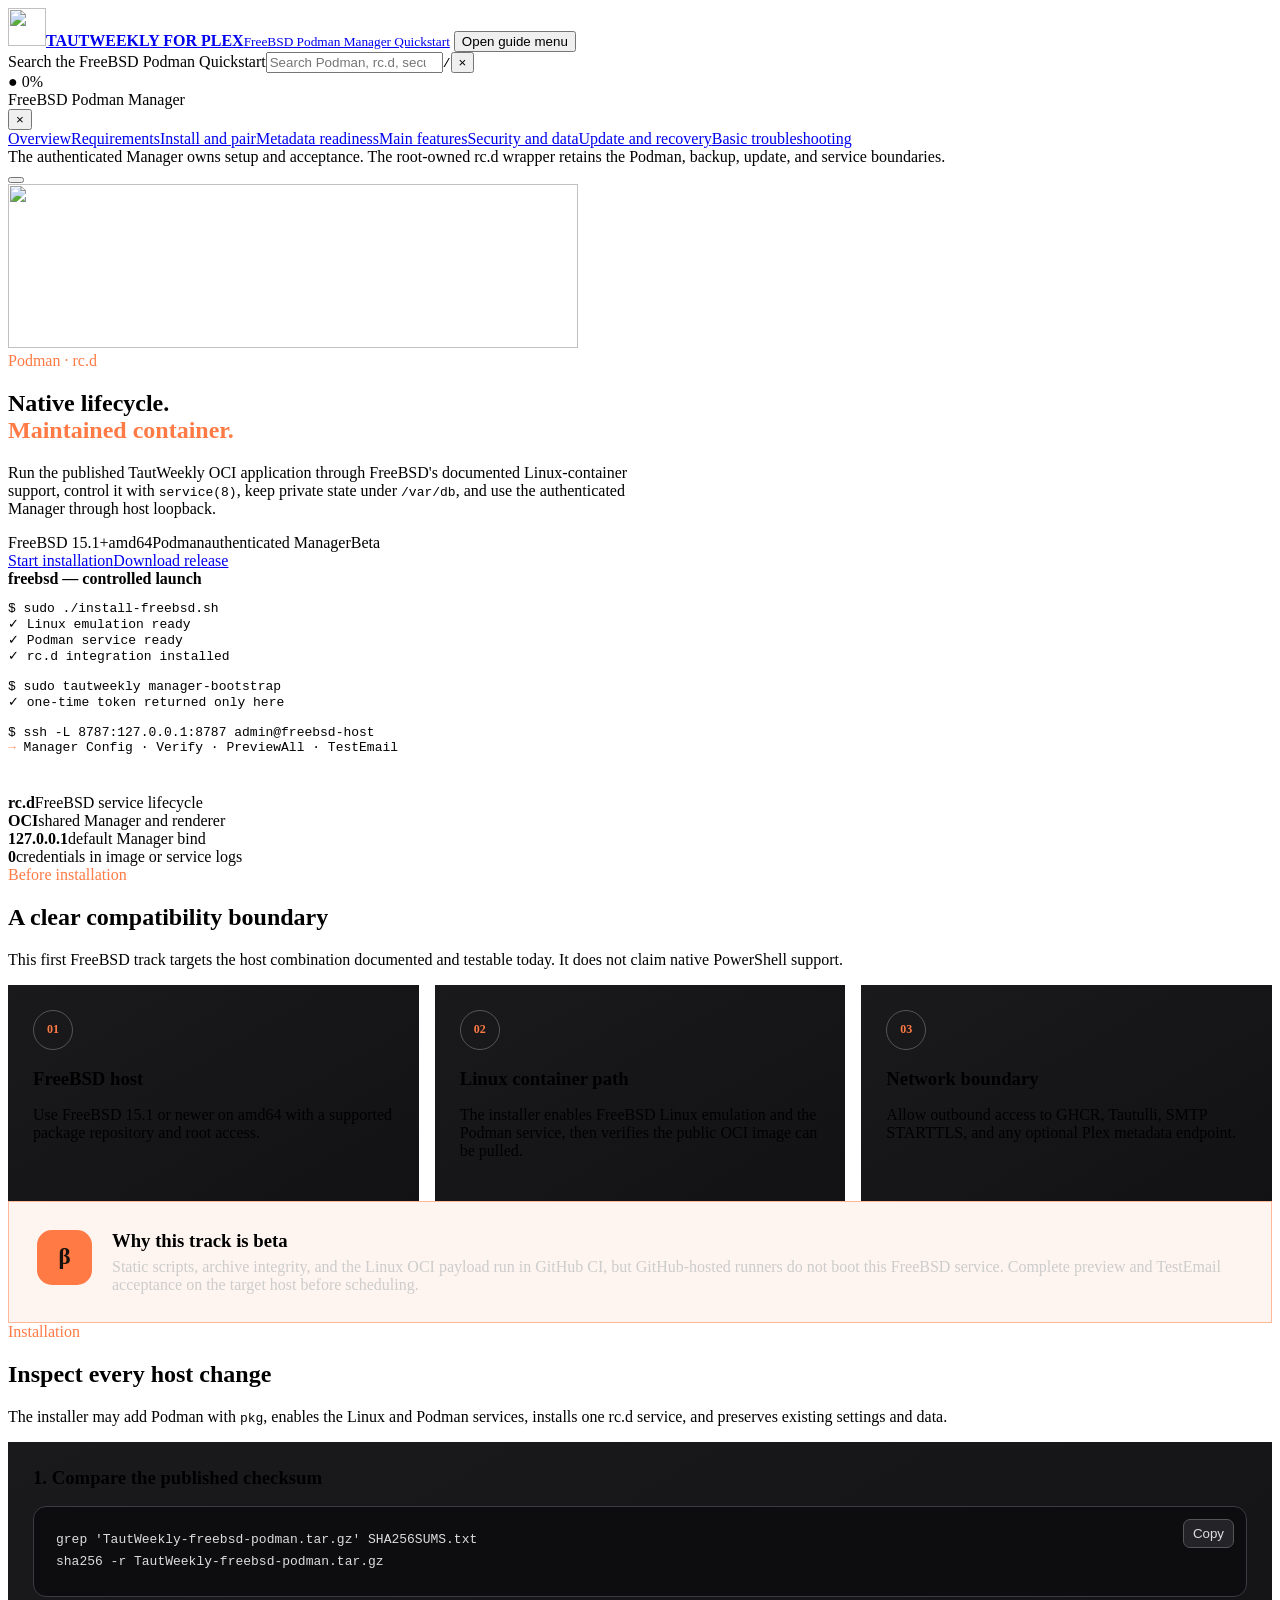
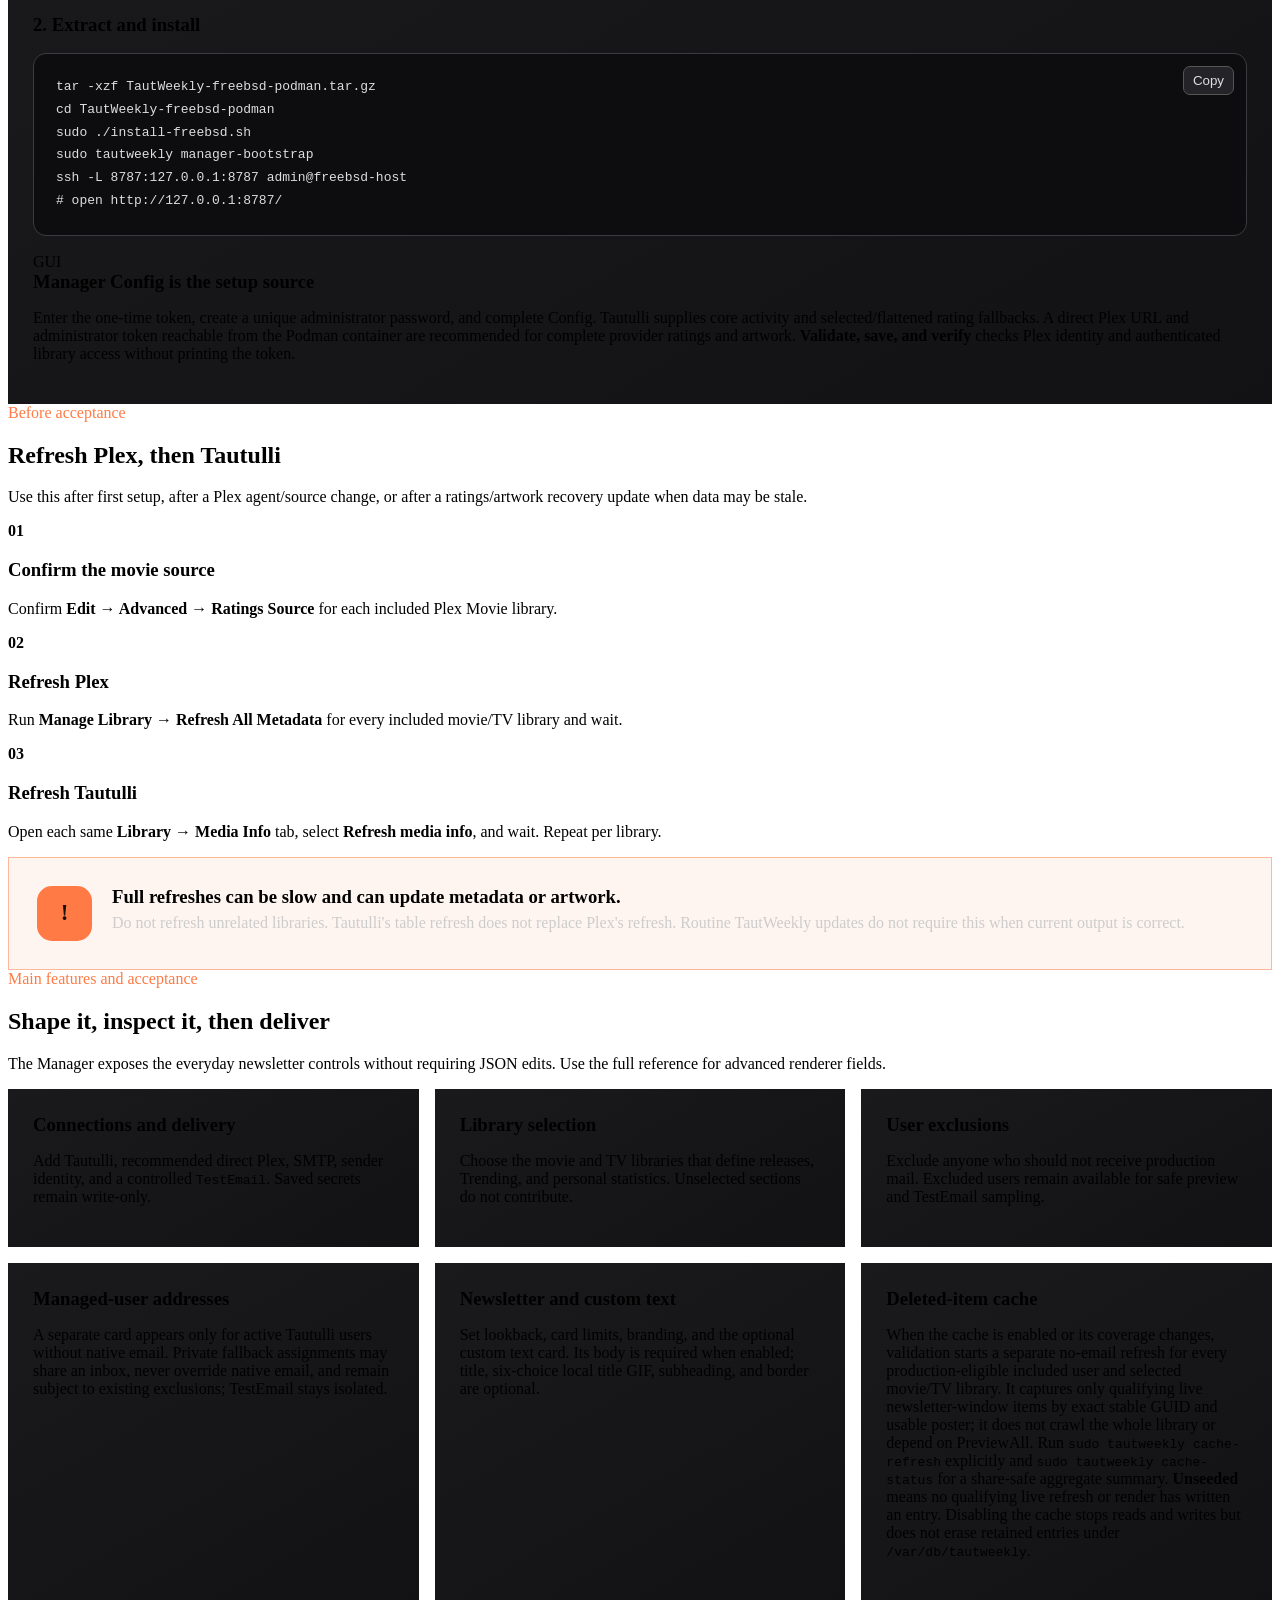
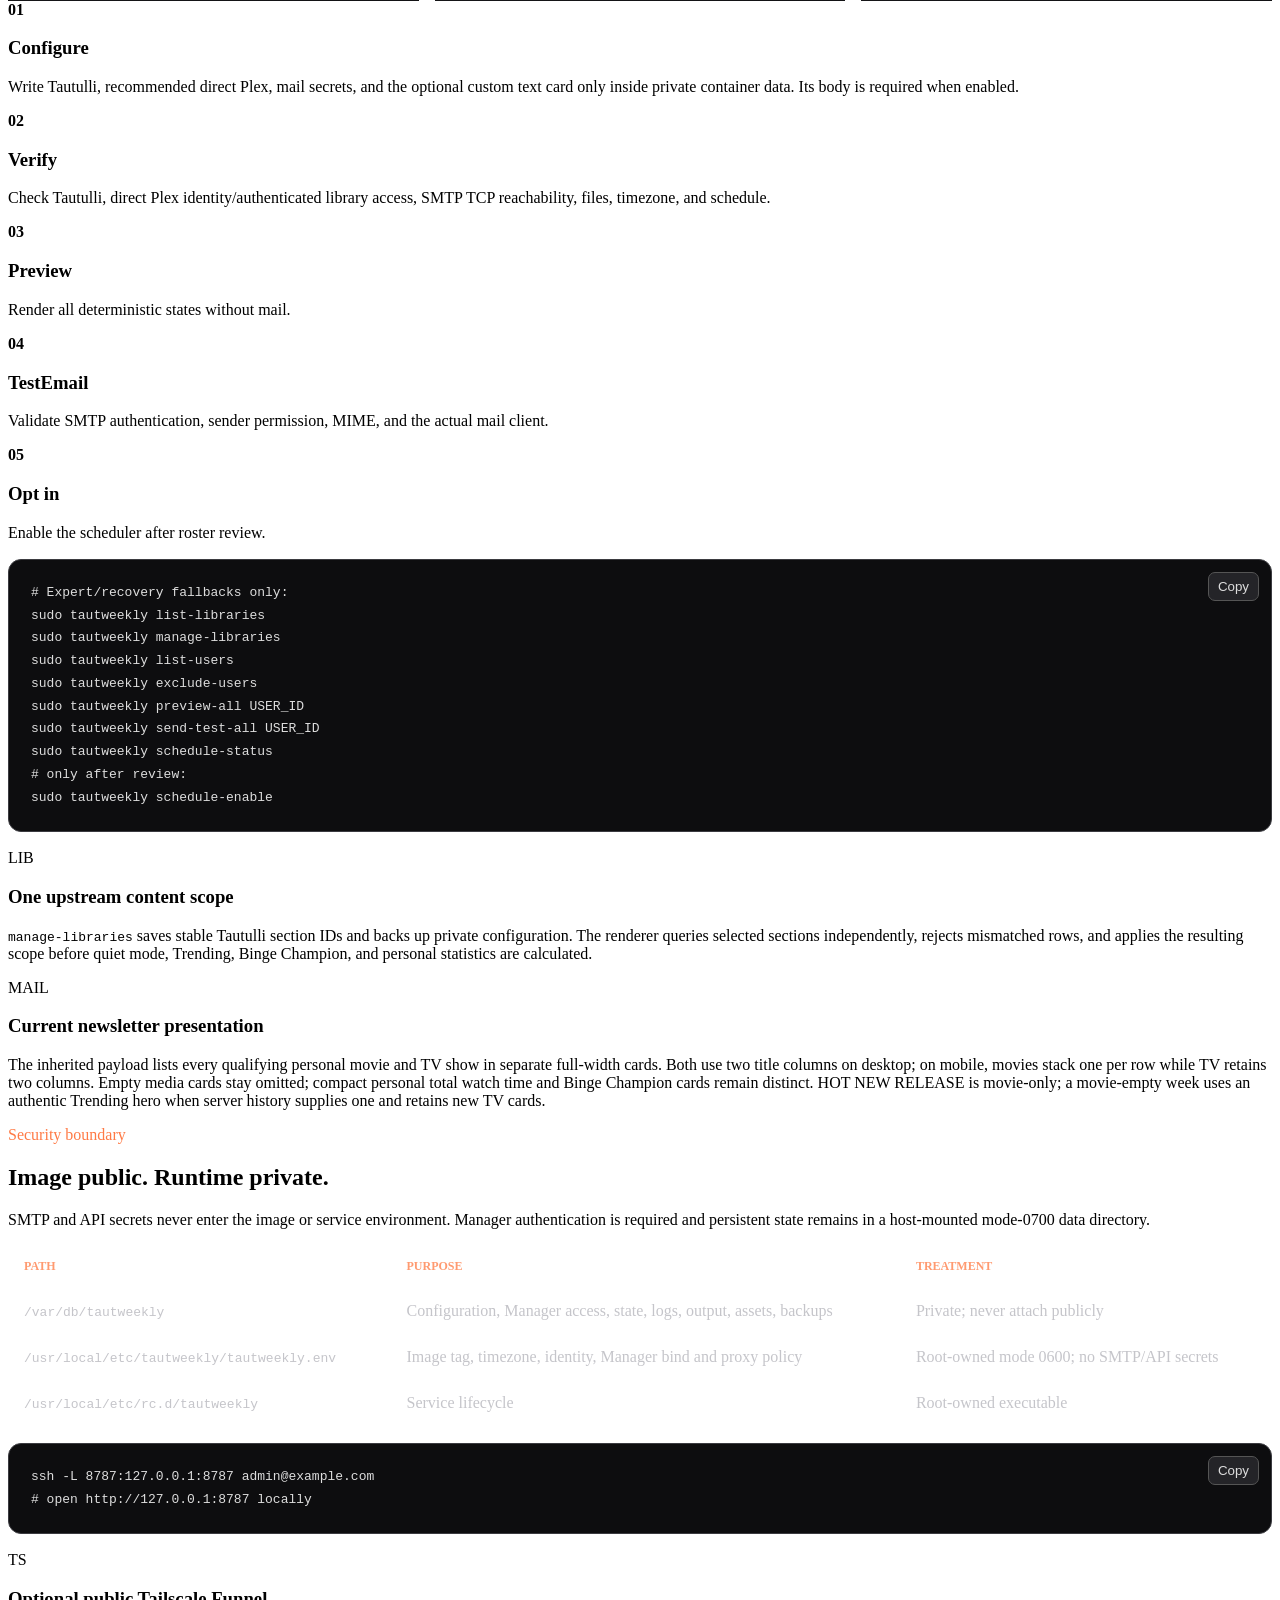
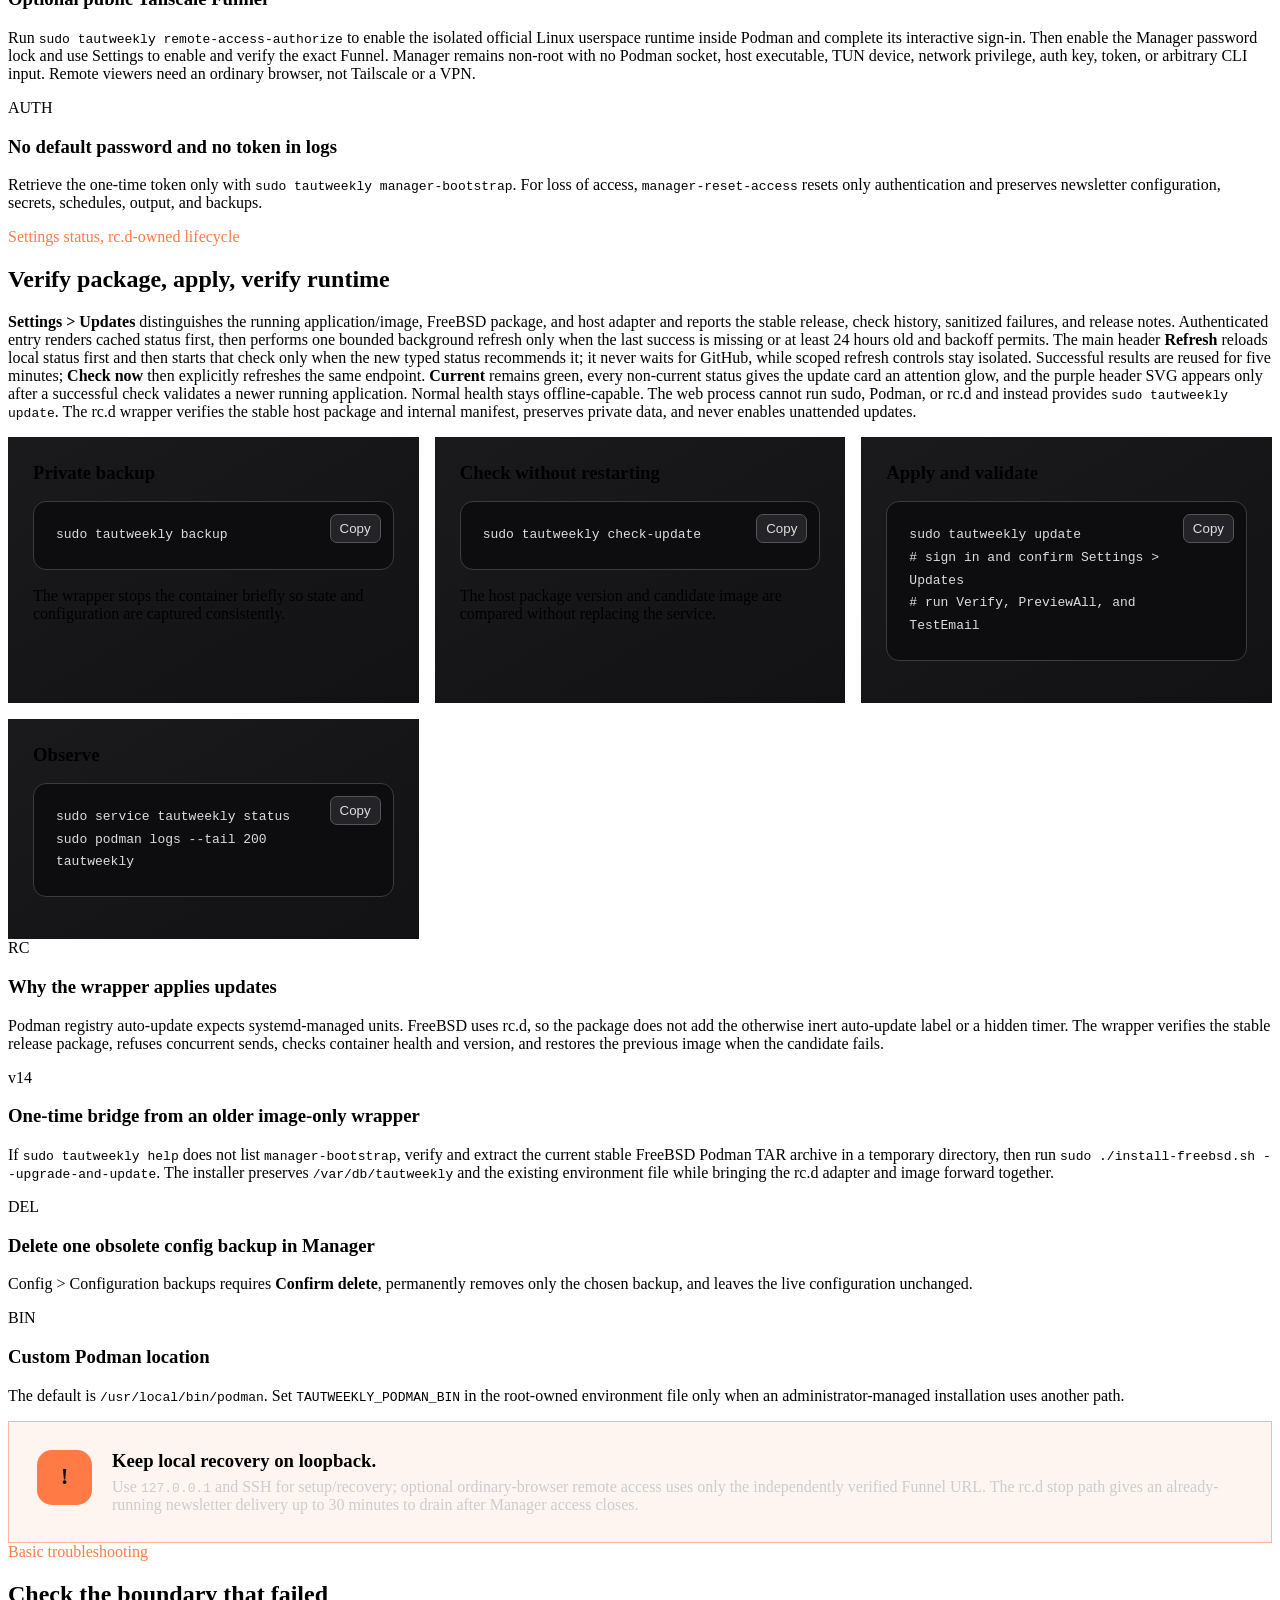
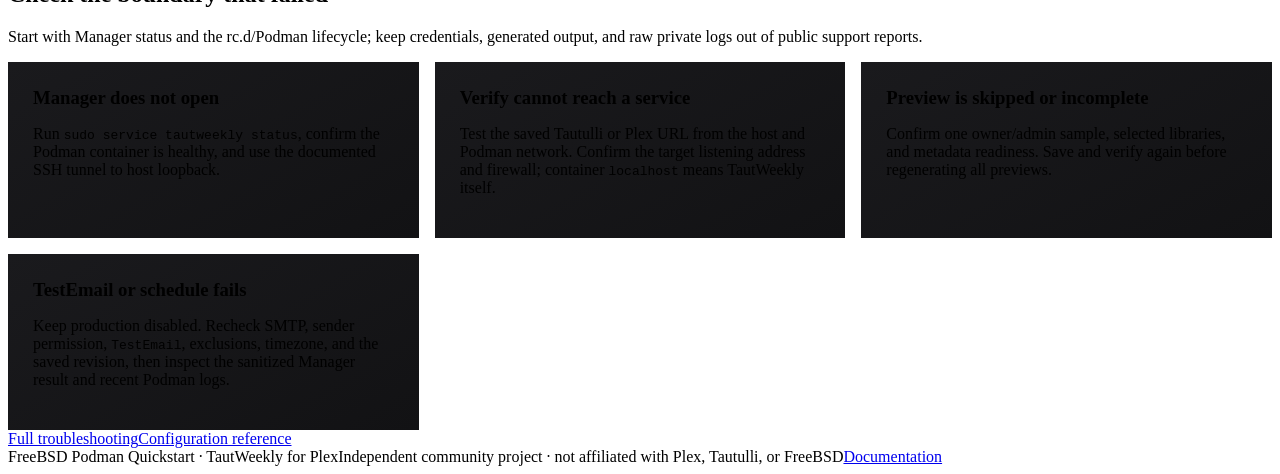
==== docs/freebsd/index.html @ 194a2f22 "feat: support managed-user delivery addresses" ====
<!doctype html>
<html lang="en">
<head>
  <meta charset="utf-8">
  <meta name="viewport" content="width=device-width,initial-scale=1">
  <meta name="theme-color" content="#010101">
  <meta property="og:image" content="https://sparkmoxie.github.io/TautWeekly/assets/branding/tautweekly-app-icon-1024.png">
  <meta property="og:image:alt" content="TautWeekly detailed popcorn TW app icon">
  <meta name="twitter:card" content="summary">
<meta name="description" content="FreeBSD Podman installation and operations Quickstart for TautWeekly for Plex.">
<title>FreeBSD Podman Quickstart | TautWeekly for Plex</title>
  <link rel="icon" href="../favicon.ico" sizes="any">
  <link rel="apple-touch-icon" href="../assets/branding/tautweekly-app-icon-180.png">
  <link rel="manifest" href="../site.webmanifest">
  <link rel="stylesheet" href="../assets/styles.css">
  <style>
    .hero{min-height:610px}.hero h1 span{color:#ff7a45}.eyebrow{color:#ff7a45}.hero-copy>p{max-width:670px}.guide-grid{display:grid;grid-template-columns:repeat(3,1fr);gap:16px}.guide-card{padding:25px;border:1px solid var(--line);border-radius:var(--radius);background:linear-gradient(150deg,#1a1a1d,#121214)}.guide-card h3{margin:0 0 9px}.guide-card p,.guide-card li{color:var(--muted)}.guide-card b{display:grid;place-items:center;width:38px;height:38px;margin-bottom:18px;border:1px solid #555;border-radius:50%;color:#ff7a45;font-size:12px}.command-block{position:relative;margin:17px 0;padding:22px 72px 22px 22px;border:1px solid #3b3b40;border-radius:13px;background:#0d0d0f;white-space:pre-wrap;color:#ddd;font:13px/1.75 "SFMono-Regular",Consolas,monospace}.command-block button{position:absolute;top:12px;right:12px;padding:6px 9px;border:1px solid #555;border-radius:7px;color:#ddd;background:#242428;cursor:pointer}.warning{display:grid;grid-template-columns:auto 1fr;gap:20px;padding:28px;border:1px solid rgba(255,122,69,.5);border-radius:var(--radius);background:rgba(255,122,69,.08)}.warning i{display:grid;place-items:center;width:55px;height:55px;border-radius:15px;background:#ff7a45;color:#17110e;font-style:normal;font-size:23px;font-weight:900}.warning h3{margin:0 0 6px}.warning p{margin:0;color:#ccc}.path-table{width:100%;border-collapse:collapse;background:var(--panel)}.path-table th,.path-table td{padding:14px 16px;border:1px solid var(--line);text-align:left;vertical-align:top}.path-table th{color:#ff9a70;font-size:12px;text-transform:uppercase}.path-table td{color:#c5c5ca}.page-toc{position:sticky;top:85px}.freebsd-terminal{border-color:rgba(255,122,69,.4)}.freebsd-terminal .gold{color:#ff9a70}
    @media(max-width:980px){.guide-grid{grid-template-columns:1fr}.path-table{display:block;overflow-x:auto}.page-toc{position:static}}
    @media(max-width:640px){.command-block{padding:18px 60px 18px 15px;font-size:11px}.warning{grid-template-columns:1fr}}
  </style>
  <link rel="stylesheet" href="../assets/quickstart.css">
</head>
<body class="quickstart qs-freebsd">
  <div class="progress" aria-hidden="true"><span id="scroll-progress"></span></div>
  <header class="qs-topbar">
    <div class="qs-topbar-inner">
      <a class="qs-brand" href="../" aria-label="TautWeekly Quickstart home"><img src="../assets/branding/tautweekly-app-icon-64.png" alt="" width="38" height="38"><span class="qs-brand-copy"><strong>TAUTWEEKLY FOR PLEX</strong><small>FreeBSD Podman Manager Quickstart</small></span></a>
      <button class="menu-toggle" id="menu-toggle" type="button" aria-controls="guide-nav" aria-expanded="false"><span class="sr-only">Open guide menu</span><span class="menu-icon" aria-hidden="true"></span></button>
      <div class="qs-search" role="search"><label class="sr-only" for="quickstart-search">Search the FreeBSD Podman Quickstart</label><input id="quickstart-search" type="search" placeholder="Search Podman, rc.d, security, update…" autocomplete="off"><kbd class="search-shortcut" aria-hidden="true">/</kbd><button class="search-clear" id="search-clear" type="button" aria-label="Clear search">×</button></div>
      <div class="reading-progress" aria-label="Reading progress"><b aria-hidden="true">●</b> <span id="scroll-percent">0%</span></div>
    </div>
  </header>

  <div class="qs-layout">
    <aside class="qs-sidebar" id="guide-nav" data-quickstart-nav aria-label="FreeBSD Podman guide navigation">
      <div class="navbox">
        <div class="navbox-head"><div class="navtitle">FreeBSD Podman Manager</div><button class="nav-close" id="menu-close" type="button" aria-label="Close guide menu">×</button></div>
        <nav class="guide-nav"><a class="active" href="#overview">Overview</a><a href="#requirements">Requirements</a><a href="#install">Install and pair</a><a href="#metadata-readiness">Metadata readiness</a><a href="#acceptance">Main features</a><a href="#security">Security and data</a><a href="#updates">Update and recovery</a><a href="#troubleshooting">Basic troubleshooting</a></nav>
        <div class="side-note">The authenticated Manager owns setup and acceptance. The root-owned rc.d wrapper retains the Podman, backup, update, and service boundaries.</div>
      </div>
    </aside>
    <button class="nav-scrim" id="nav-scrim" type="button" aria-label="Close guide menu" tabindex="-1"></button>

    <main class="qs-main">
    <section class="hero searchable" id="overview" data-search="freebsd podman linux containers rc.d overview beta">
      <div class="hero-copy">
        <div class="platform-identity"><img class="freebsd-logo" src="../assets/platforms/freebsd.png" alt="" width="570" height="164"><div class="eyebrow">Podman · rc.d</div></div>
        <h1>Native lifecycle.<br><span>Maintained container.</span></h1>
        <p>Run the published TautWeekly OCI application through FreeBSD's documented Linux-container support, control it with <code>service(8)</code>, keep private state under <code>/var/db</code>, and use the authenticated Manager through host loopback.</p>
        <div class="pills"><span>FreeBSD 15.1+</span><span>amd64</span><span>Podman</span><span>authenticated Manager</span><span>Beta</span></div>
        <div class="actions"><a class="button primary" href="#install">Start installation</a><a class="button" href="https://github.com/sparkmoxie/TautWeekly/releases/latest">Download release</a></div>
      </div>
      <div class="terminal freebsd-terminal" aria-label="FreeBSD controlled setup demonstration">
        <div class="terminal-head"><span></span><span></span><span></span><b>freebsd — controlled launch</b></div>
        <pre><span class="muted">$</span> sudo ./install-freebsd.sh
<span class="ok">✓</span> Linux emulation ready
<span class="ok">✓</span> Podman service ready
<span class="ok">✓</span> rc.d integration installed

<span class="muted">$</span> sudo tautweekly manager-bootstrap
<span class="ok">✓</span> one-time token returned only here

<span class="muted">$</span> ssh -L 8787:127.0.0.1:8787 admin@freebsd-host
<span class="gold">→</span> Manager Config · Verify · PreviewAll · TestEmail <span class="console-pulse" aria-hidden="true"></span></pre>
      </div>
    </section>

    <section class="metrics searchable" data-search="platform facts beta secrets manager"><div><strong>rc.d</strong><span>FreeBSD service lifecycle</span></div><div><strong>OCI</strong><span>shared Manager and renderer</span></div><div><strong>127.0.0.1</strong><span>default Manager bind</span></div><div><strong>0</strong><span>credentials in image or service logs</span></div></section>

    <section id="requirements" class="section searchable" data-search="requirements freebsd version amd64 pkg root podman linux emulation ghcr">
      <div class="section-heading"><div><div class="eyebrow">Before installation</div><h2>A clear compatibility boundary</h2></div><p>This first FreeBSD track targets the host combination documented and testable today. It does not claim native PowerShell support.</p></div>
      <div class="guide-grid">
        <article class="guide-card"><b>01</b><h3>FreeBSD host</h3><p>Use FreeBSD 15.1 or newer on amd64 with a supported package repository and root access.</p></article>
        <article class="guide-card"><b>02</b><h3>Linux container path</h3><p>The installer enables FreeBSD Linux emulation and the Podman service, then verifies the public OCI image can be pulled.</p></article>
        <article class="guide-card"><b>03</b><h3>Network boundary</h3><p>Allow outbound access to GHCR, Tautulli, SMTP STARTTLS, and any optional Plex metadata endpoint.</p></article>
      </div>
      <div class="warning"><i>β</i><div><h3>Why this track is beta</h3><p>Static scripts, archive integrity, and the Linux OCI payload run in GitHub CI, but GitHub-hosted runners do not boot this FreeBSD service. Complete preview and TestEmail acceptance on the target host before scheduling.</p></div></div>
    </section>

    <section id="install" class="section searchable" data-search="download checksum sha256 extract install pkg podman setup">
      <div class="section-heading"><div><div class="eyebrow">Installation</div><h2>Inspect every host change</h2></div><p>The installer may add Podman with <code>pkg</code>, enables the Linux and Podman services, installs one rc.d service, and preserves existing settings and data.</p></div>
      <article class="guide-card">
        <h3>1. Compare the published checksum</h3>
        <div class="command-block" id="verify-command">grep 'TautWeekly-freebsd-podman.tar.gz' SHA256SUMS.txt
sha256 -r TautWeekly-freebsd-podman.tar.gz<button data-copy="#verify-command">Copy</button></div>
        <h3>2. Extract and install</h3>
        <div class="command-block" id="install-command">tar -xzf TautWeekly-freebsd-podman.tar.gz
cd TautWeekly-freebsd-podman
sudo ./install-freebsd.sh
sudo tautweekly manager-bootstrap
ssh -L 8787:127.0.0.1:8787 admin@freebsd-host
# open http://127.0.0.1:8787/<button data-copy="#install-command">Copy</button></div>
        <div class="callout info"><div class="callout-icon">GUI</div><div><h3>Manager Config is the setup source</h3><p>Enter the one-time token, create a unique administrator password, and complete Config. Tautulli supplies core activity and selected/flattened rating fallbacks. A direct Plex URL and administrator token reachable from the Podman container are recommended for complete provider ratings and artwork. <strong>Validate, save, and verify</strong> checks Plex identity and authenticated library access without printing the token.</p></div></div>
      </article>
    </section>

    <section id="metadata-readiness" class="section searchable" data-search="metadata readiness plex ratings source refresh all metadata tautulli media info first install update stale ratings artwork">
      <div class="section-heading"><div><div class="eyebrow">Before acceptance</div><h2>Refresh Plex, then Tautulli</h2></div><p>Use this after first setup, after a Plex agent/source change, or after a ratings/artwork recovery update when data may be stale.</p></div>
      <div class="timeline"><div><b>01</b><h3>Confirm the movie source</h3><p>Confirm <strong>Edit → Advanced → Ratings Source</strong> for each included Plex Movie library.</p></div><div><b>02</b><h3>Refresh Plex</h3><p>Run <strong>Manage Library → Refresh All Metadata</strong> for every included movie/TV library and wait.</p></div><div><b>03</b><h3>Refresh Tautulli</h3><p>Open each same <strong>Library → Media Info</strong> tab, select <strong>Refresh media info</strong>, and wait. Repeat per library.</p></div></div>
      <div class="warning"><i>!</i><div><h3>Full refreshes can be slow and can update metadata or artwork.</h3><p>Do not refresh unrelated libraries. Tautulli's table refresh does not replace Plex's refresh. Routine TautWeekly updates do not require this when current output is correct.</p></div></div>
    </section>

    <section id="acceptance" class="section searchable" data-search="main features acceptance workflow connections smtp branding library selection scope users exclusions preview test schedule send production metadata refresh custom text card body deleted item cache warmup retention diagnostics">
      <div class="section-heading"><div><div class="eyebrow">Main features and acceptance</div><h2>Shape it, inspect it, then deliver</h2></div><p>The Manager exposes the everyday newsletter controls without requiring JSON edits. Use the full reference for advanced renderer fields.</p></div>
      <div class="guide-grid">
        <article class="guide-card"><h3>Connections and delivery</h3><p>Add Tautulli, recommended direct Plex, SMTP, sender identity, and a controlled <code>TestEmail</code>. Saved secrets remain write-only.</p></article>
        <article class="guide-card"><h3>Library selection</h3><p>Choose the movie and TV libraries that define releases, Trending, and personal statistics. Unselected sections do not contribute.</p></article>
        <article class="guide-card"><h3>User exclusions</h3><p>Exclude anyone who should not receive production mail. Excluded users remain available for safe preview and TestEmail sampling.</p></article>
        <article class="guide-card"><h3>Managed-user addresses</h3><p>A separate card appears only for active Tautulli users without native email. Private fallback assignments may share an inbox, never override native email, and remain subject to existing exclusions; TestEmail stays isolated.</p></article>
        <article class="guide-card"><h3>Newsletter and custom text</h3><p>Set lookback, card limits, branding, and the optional custom text card. Its body is required when enabled; title, six-choice local title GIF, subheading, and border are optional.</p></article>
        <article class="guide-card"><h3>Deleted-item cache</h3><p>When the cache is enabled or its coverage changes, validation starts a separate no-email refresh for every production-eligible included user and selected movie/TV library. It captures only qualifying live newsletter-window items by exact stable GUID and usable poster; it does not crawl the whole library or depend on PreviewAll. Run <code>sudo tautweekly cache-refresh</code> explicitly and <code>sudo tautweekly cache-status</code> for a share-safe aggregate summary. <strong>Unseeded</strong> means no qualifying live refresh or render has written an entry. Disabling the cache stops reads and writes but does not erase retained entries under <code>/var/db/tautweekly</code>.</p></article>
      </div>
      <div class="timeline"><div><b>01</b><h3>Configure</h3><p>Write Tautulli, recommended direct Plex, mail secrets, and the optional custom text card only inside private container data. Its body is required when enabled.</p></div><div><b>02</b><h3>Verify</h3><p>Check Tautulli, direct Plex identity/authenticated library access, SMTP TCP reachability, files, timezone, and schedule.</p></div><div><b>03</b><h3>Preview</h3><p>Render all deterministic states without mail.</p></div><div><b>04</b><h3>TestEmail</h3><p>Validate SMTP authentication, sender permission, MIME, and the actual mail client.</p></div><div><b>05</b><h3>Opt in</h3><p>Enable the scheduler after roster review.</p></div></div>
      <div class="command-block" id="acceptance-command"># Expert/recovery fallbacks only:
sudo tautweekly list-libraries
sudo tautweekly manage-libraries
sudo tautweekly list-users
sudo tautweekly exclude-users
sudo tautweekly preview-all USER_ID
sudo tautweekly send-test-all USER_ID
sudo tautweekly schedule-status
# only after review:
sudo tautweekly schedule-enable<button data-copy="#acceptance-command">Copy</button></div>
      <div class="callout info"><div class="callout-icon">LIB</div><div><h3>One upstream content scope</h3><p><code>manage-libraries</code> saves stable Tautulli section IDs and backs up private configuration. The renderer queries selected sections independently, rejects mismatched rows, and applies the resulting scope before quiet mode, Trending, Binge Champion, and personal statistics are calculated.</p></div></div>
      <div class="callout info"><div class="callout-icon">MAIL</div><div><h3>Current newsletter presentation</h3><p>The inherited payload lists every qualifying personal movie and TV show in separate full-width cards. Both use two title columns on desktop; on mobile, movies stack one per row while TV retains two columns. Empty media cards stay omitted; compact personal total watch time and Binge Champion cards remain distinct. HOT NEW RELEASE is movie-only; a movie-empty week uses an authentic Trending hero when server history supplies one and retains new TV cards.</p></div></div>
    </section>

    <section id="security" class="section searchable" data-search="security credentials config private data localhost ssh tunnel paths permissions tailscale mobile phone tablet">
      <div class="section-heading"><div><div class="eyebrow">Security boundary</div><h2>Image public. Runtime private.</h2></div><p>SMTP and API secrets never enter the image or service environment. Manager authentication is required and persistent state remains in a host-mounted mode-0700 data directory.</p></div>
      <table class="path-table"><thead><tr><th>Path</th><th>Purpose</th><th>Treatment</th></tr></thead><tbody><tr><td><code>/var/db/tautweekly</code></td><td>Configuration, Manager access, state, logs, output, assets, backups</td><td>Private; never attach publicly</td></tr><tr><td><code>/usr/local/etc/tautweekly/tautweekly.env</code></td><td>Image tag, timezone, identity, Manager bind and proxy policy</td><td>Root-owned mode 0600; no SMTP/API secrets</td></tr><tr><td><code>/usr/local/etc/rc.d/tautweekly</code></td><td>Service lifecycle</td><td>Root-owned executable</td></tr></tbody></table>
      <div class="command-block" id="tunnel-command">ssh -L 8787:127.0.0.1:8787 admin@example.com
# open http://127.0.0.1:8787 locally<button data-copy="#tunnel-command">Copy</button></div>
      <div class="callout info"><div class="callout-icon">TS</div><div><h3>Optional public Tailscale Funnel</h3><p>Run <code>sudo tautweekly remote-access-authorize</code> to enable the isolated official Linux userspace runtime inside Podman and complete its interactive sign-in. Then enable the Manager password lock and use Settings to enable and verify the exact Funnel. Manager remains non-root with no Podman socket, host executable, TUN device, network privilege, auth key, token, or arbitrary CLI input. Remote viewers need an ordinary browser, not Tailscale or a VPN.</p></div></div>
      <div class="callout info"><div class="callout-icon">AUTH</div><div><h3>No default password and no token in logs</h3><p>Retrieve the one-time token only with <code>sudo tautweekly manager-bootstrap</code>. For loss of access, <code>manager-reset-access</code> resets only authentication and preserves newsletter configuration, secrets, schedules, output, and backups.</p></div></div>
    </section>

    <section id="updates" class="section searchable" data-search="update backup pin image tag rollback local build troubleshoot logs">
      <div class="section-heading"><div><div class="eyebrow">Settings status, rc.d-owned lifecycle</div><h2>Verify package, apply, verify runtime</h2></div><p><strong>Settings &gt; Updates</strong> distinguishes the running application/image, FreeBSD package, and host adapter and reports the stable release, check history, sanitized failures, and release notes. Authenticated entry renders cached status first, then performs one bounded background refresh only when the last success is missing or at least 24 hours old and backoff permits. The main header <strong>Refresh</strong> reloads local status first and then starts that check only when the new typed status recommends it; it never waits for GitHub, while scoped refresh controls stay isolated. Successful results are reused for five minutes; <strong>Check now</strong> then explicitly refreshes the same endpoint. <strong>Current</strong> remains green, every non-current status gives the update card an attention glow, and the purple header SVG appears only after a successful check validates a newer running application. Normal health stays offline-capable. The web process cannot run sudo, Podman, or rc.d and instead provides <code>sudo tautweekly update</code>. The rc.d wrapper verifies the stable host package and internal manifest, preserves private data, and never enables unattended updates.</p></div>
      <div class="guide-grid">
        <article class="guide-card"><h3>Private backup</h3><div class="command-block" id="backup-command">sudo tautweekly backup<button data-copy="#backup-command">Copy</button></div><p>The wrapper stops the container briefly so state and configuration are captured consistently.</p></article>
        <article class="guide-card"><h3>Check without restarting</h3><div class="command-block" id="check-update-command">sudo tautweekly check-update<button data-copy="#check-update-command">Copy</button></div><p>The host package version and candidate image are compared without replacing the service.</p></article>
        <article class="guide-card"><h3>Apply and validate</h3><div class="command-block" id="update-command">sudo tautweekly update
# sign in and confirm Settings &gt; Updates
# run Verify, PreviewAll, and TestEmail<button data-copy="#update-command">Copy</button></div></article>
        <article class="guide-card"><h3>Observe</h3><div class="command-block" id="logs-command">sudo service tautweekly status
sudo podman logs --tail 200 tautweekly<button data-copy="#logs-command">Copy</button></div></article>
      </div>
      <div class="callout info"><div class="callout-icon">RC</div><div><h3>Why the wrapper applies updates</h3><p>Podman registry auto-update expects systemd-managed units. FreeBSD uses rc.d, so the package does not add the otherwise inert auto-update label or a hidden timer. The wrapper verifies the stable release package, refuses concurrent sends, checks container health and version, and restores the previous image when the candidate fails.</p></div></div>
      <div class="callout info"><div class="callout-icon">v14</div><div><h3>One-time bridge from an older image-only wrapper</h3><p>If <code>sudo tautweekly help</code> does not list <code>manager-bootstrap</code>, verify and extract the current stable FreeBSD Podman TAR archive in a temporary directory, then run <code>sudo ./install-freebsd.sh --upgrade-and-update</code>. The installer preserves <code>/var/db/tautweekly</code> and the existing environment file while bringing the rc.d adapter and image forward together.</p></div></div>
      <div class="callout info"><div class="callout-icon">DEL</div><div><h3>Delete one obsolete config backup in Manager</h3><p>Config &gt; Configuration backups requires <strong>Confirm delete</strong>, permanently removes only the chosen backup, and leaves the live configuration unchanged.</p></div></div>
      <div class="callout info"><div class="callout-icon">BIN</div><div><h3>Custom Podman location</h3><p>The default is <code>/usr/local/bin/podman</code>. Set <code>TAUTWEEKLY_PODMAN_BIN</code> in the root-owned environment file only when an administrator-managed installation uses another path.</p></div></div>
      <div class="warning"><i>!</i><div><h3>Keep local recovery on loopback.</h3><p>Use <code>127.0.0.1</code> and SSH for setup/recovery; optional ordinary-browser remote access uses only the independently verified Funnel URL. The rc.d stop path gives an already-running newsletter delivery up to 30 minutes to drain after Manager access closes.</p></div></div>
    </section>

    <section id="troubleshooting" class="section searchable" data-search="basic troubleshooting manager unavailable service rc.d podman connection verify preview skipped testemail schedule timezone logs">
      <div class="section-heading"><div><div class="eyebrow">Basic troubleshooting</div><h2>Check the boundary that failed</h2></div><p>Start with Manager status and the rc.d/Podman lifecycle; keep credentials, generated output, and raw private logs out of public support reports.</p></div>
      <div class="guide-grid">
        <article class="guide-card"><h3>Manager does not open</h3><p>Run <code>sudo service tautweekly status</code>, confirm the Podman container is healthy, and use the documented SSH tunnel to host loopback.</p></article>
        <article class="guide-card"><h3>Verify cannot reach a service</h3><p>Test the saved Tautulli or Plex URL from the host and Podman network. Confirm the target listening address and firewall; container <code>localhost</code> means TautWeekly itself.</p></article>
        <article class="guide-card"><h3>Preview is skipped or incomplete</h3><p>Confirm one owner/admin sample, selected libraries, and metadata readiness. Save and verify again before regenerating all previews.</p></article>
        <article class="guide-card"><h3>TestEmail or schedule fails</h3><p>Keep production disabled. Recheck SMTP, sender permission, <code>TestEmail</code>, exclusions, timezone, and the saved revision, then inspect the sanitized Manager result and recent Podman logs.</p></article>
      </div>
      <div class="actions"><a class="button" href="../TROUBLESHOOTING.md">Full troubleshooting</a><a class="button" href="../CONFIGURATION.md">Configuration reference</a></div>
    </section>

    <div class="no-results" id="no-results" hidden>No sections matched. Try “Podman,” “install,” “preview,” “security,” or “update.”</div>
    <footer class="qs-footer"><span>FreeBSD Podman Quickstart · TautWeekly for Plex</span><span>Independent community project · not affiliated with Plex, Tautulli, or FreeBSD</span><a href="README.md">Documentation</a></footer>
    </main>
  </div>
  <script src="../assets/quickstart.js"></script>
</body>
</html>
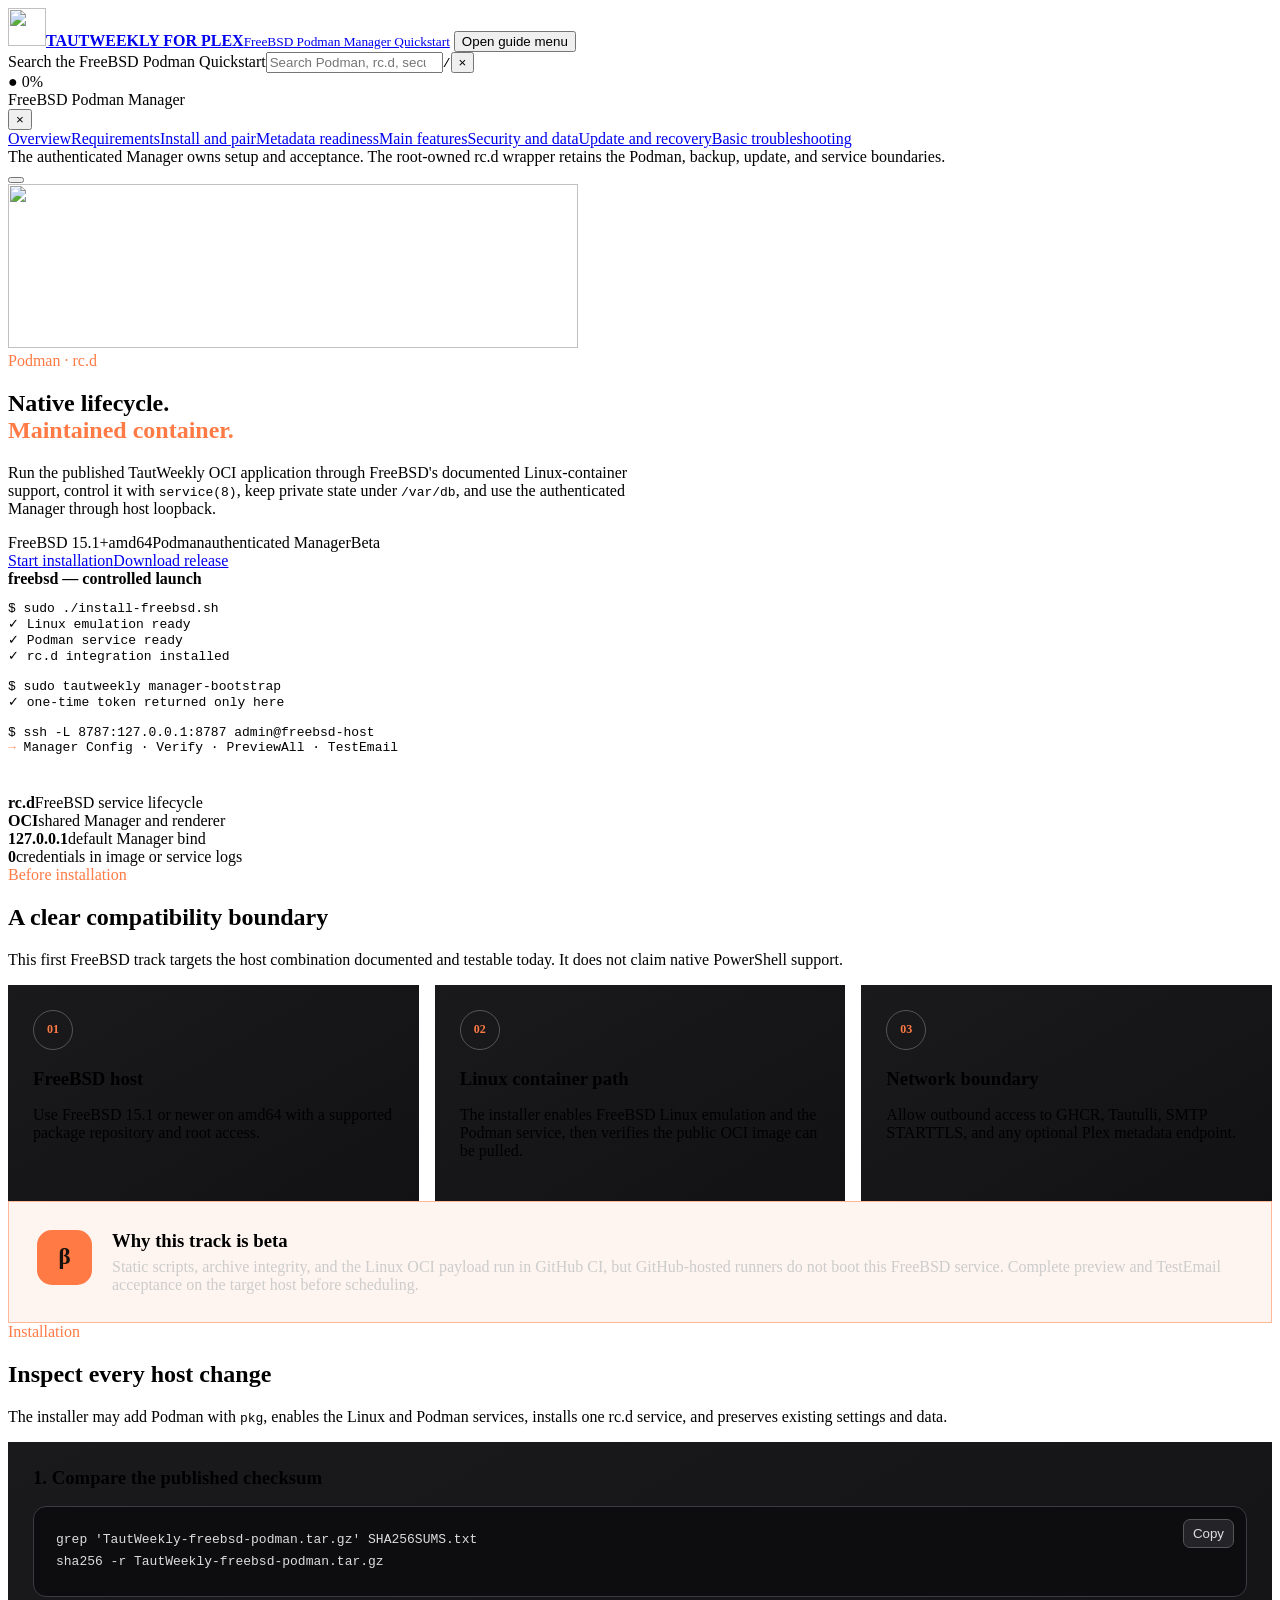
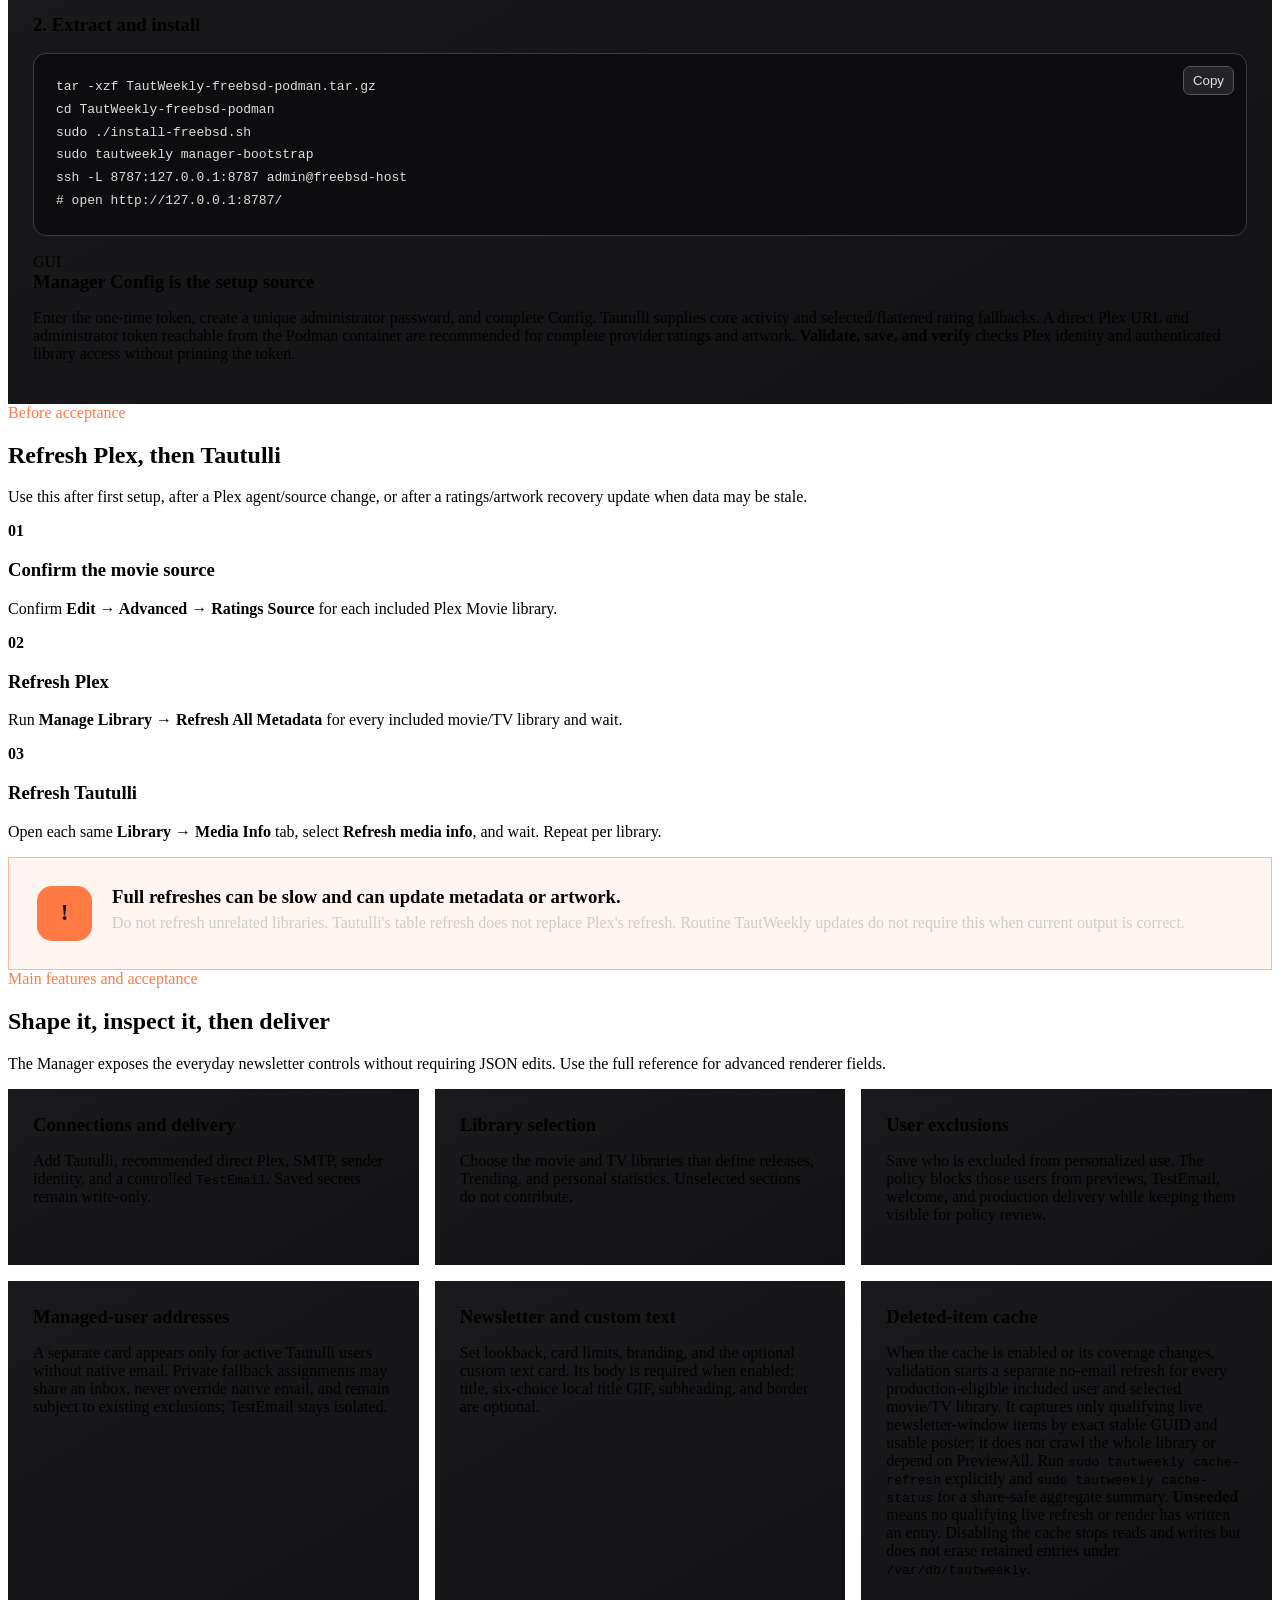
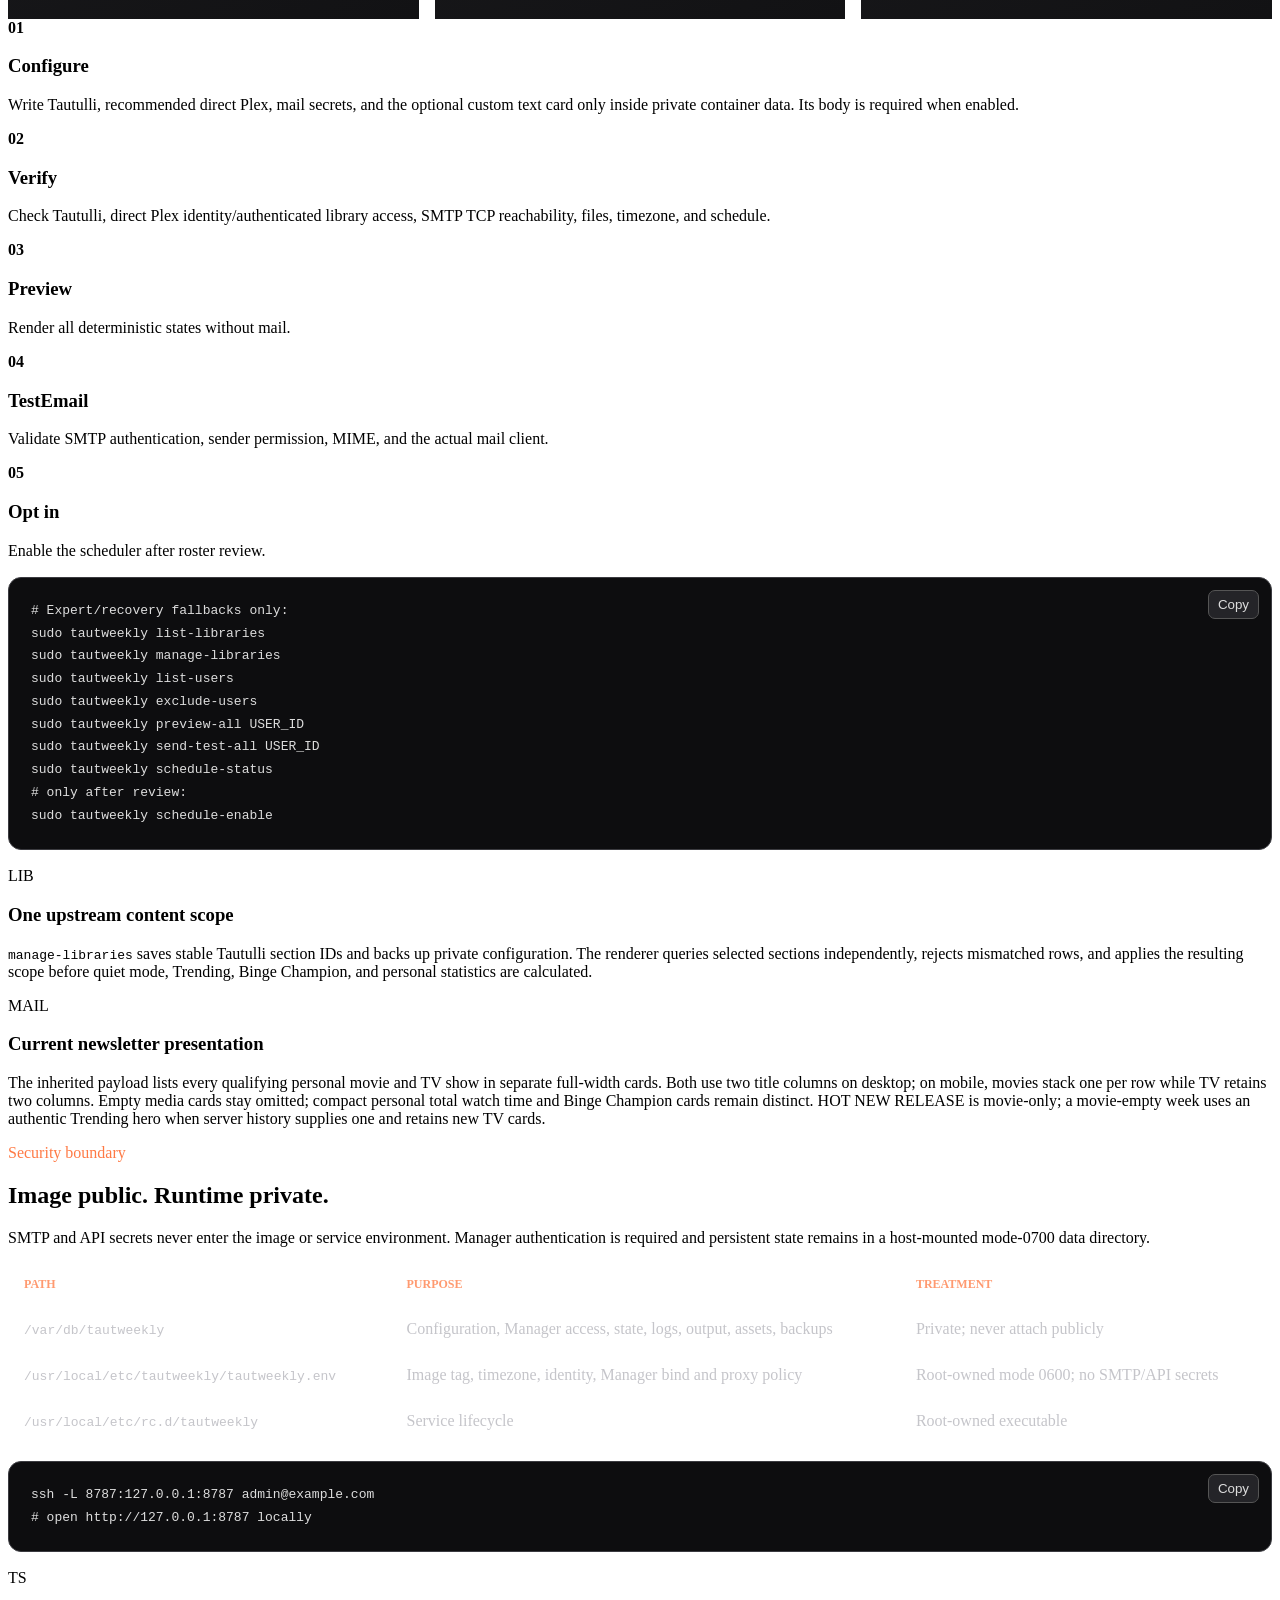
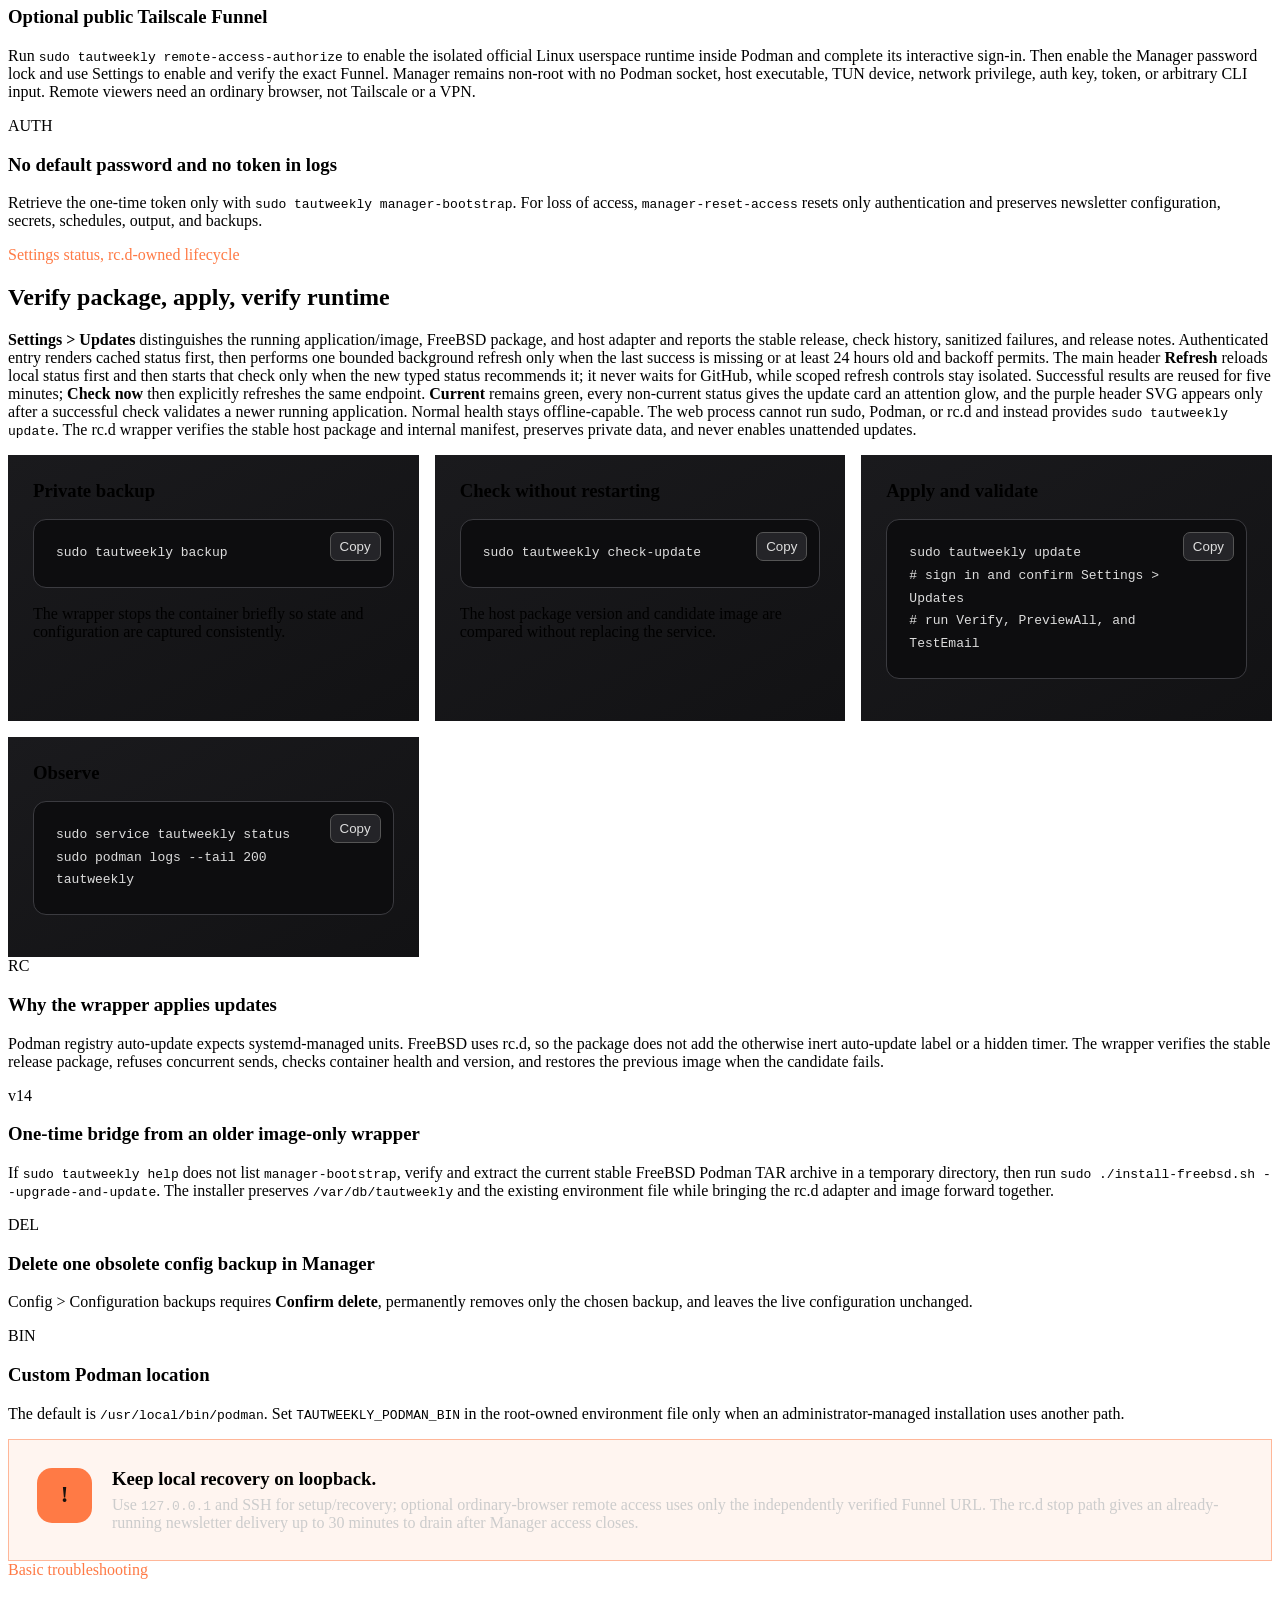
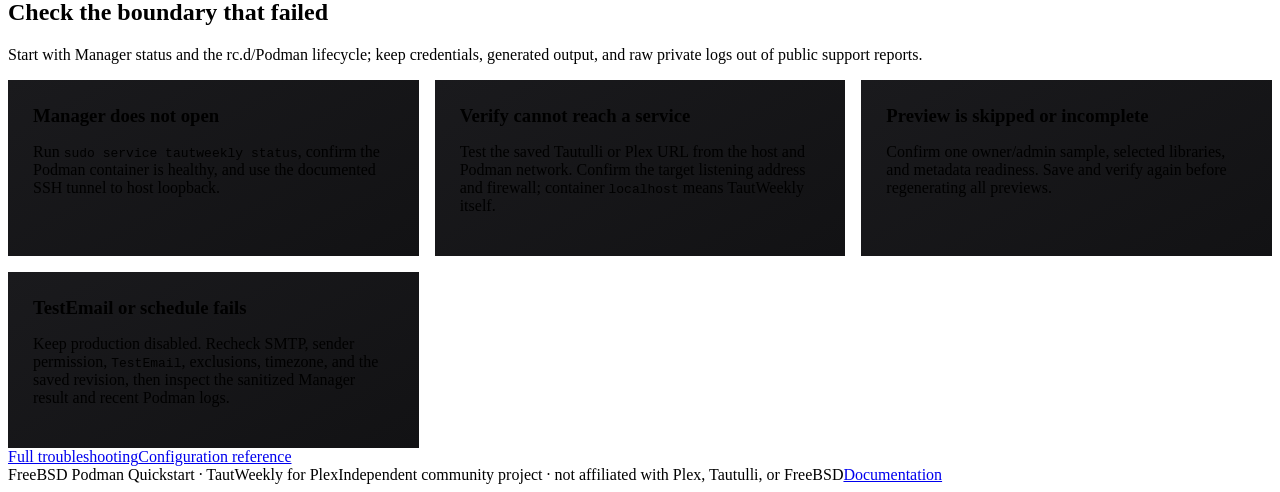
==== commit 0ca2e428: "fix: enforce saved user exclusions everywhere" ====
--- a/docs/freebsd/index.html
+++ b/docs/freebsd/index.html
@@ -105,7 +105,7 @@
       <div class="guide-grid">
         <article class="guide-card"><h3>Connections and delivery</h3><p>Add Tautulli, recommended direct Plex, SMTP, sender identity, and a controlled <code>TestEmail</code>. Saved secrets remain write-only.</p></article>
         <article class="guide-card"><h3>Library selection</h3><p>Choose the movie and TV libraries that define releases, Trending, and personal statistics. Unselected sections do not contribute.</p></article>
-        <article class="guide-card"><h3>User exclusions</h3><p>Exclude anyone who should not receive production mail. Excluded users remain available for safe preview and TestEmail sampling.</p></article>
+        <article class="guide-card"><h3>User exclusions</h3><p>Save who is excluded from personalized use. The policy blocks those users from previews, TestEmail, welcome, and production delivery while keeping them visible for policy review.</p></article>
         <article class="guide-card"><h3>Managed-user addresses</h3><p>A separate card appears only for active Tautulli users without native email. Private fallback assignments may share an inbox, never override native email, and remain subject to existing exclusions; TestEmail stays isolated.</p></article>
         <article class="guide-card"><h3>Newsletter and custom text</h3><p>Set lookback, card limits, branding, and the optional custom text card. Its body is required when enabled; title, six-choice local title GIF, subheading, and border are optional.</p></article>
         <article class="guide-card"><h3>Deleted-item cache</h3><p>When the cache is enabled or its coverage changes, validation starts a separate no-email refresh for every production-eligible included user and selected movie/TV library. It captures only qualifying live newsletter-window items by exact stable GUID and usable poster; it does not crawl the whole library or depend on PreviewAll. Run <code>sudo tautweekly cache-refresh</code> explicitly and <code>sudo tautweekly cache-status</code> for a share-safe aggregate summary. <strong>Unseeded</strong> means no qualifying live refresh or render has written an entry. Disabling the cache stops reads and writes but does not erase retained entries under <code>/var/db/tautweekly</code>.</p></article>
